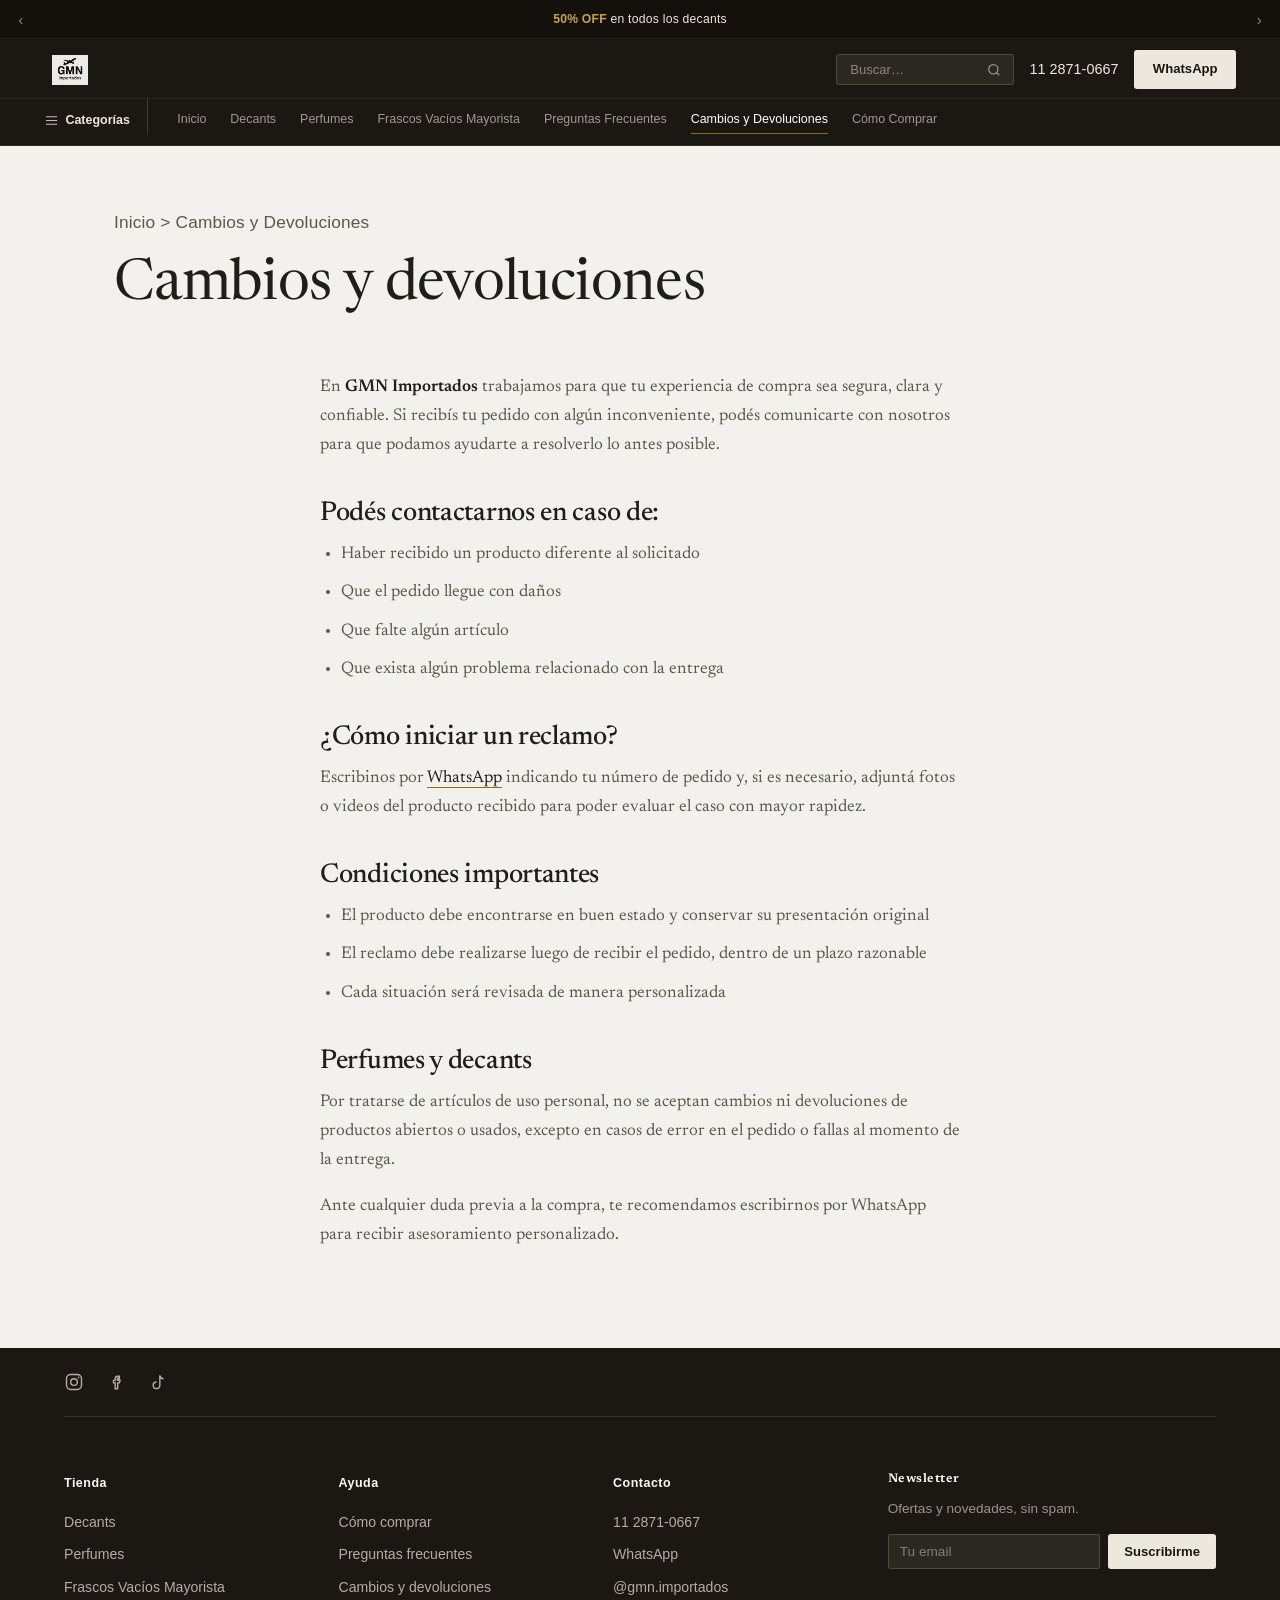
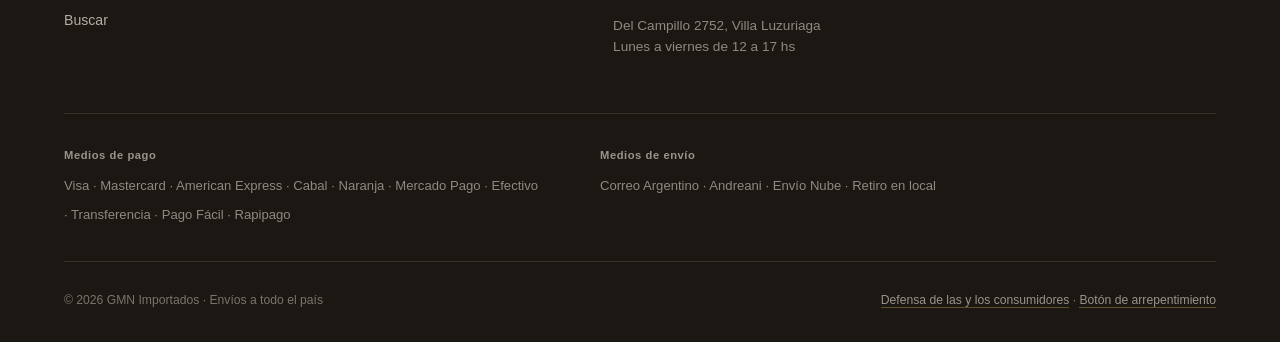
==== cambios-y-devoluciones.html @ b80bf756 "GMN Importados — demo de rediseño (rediseño editorial + paridad de features) Sitio estático: hero, c" ====
<!DOCTYPE html>
<html lang="es">
<head>
<meta charset="UTF-8" />
<meta name="viewport" content="width=device-width, initial-scale=1.0" />
<title>Cambios y Devoluciones | GMN Importados</title>
<meta name="description" content="Cómo iniciar un reclamo, condiciones de cambio y política de devoluciones en GMN Importados." />
<link rel="preconnect" href="https://fonts.googleapis.com" />
<link rel="preconnect" href="https://fonts.gstatic.com" crossorigin />
<link href="https://fonts.googleapis.com/css2?family=Newsreader:ital,opsz,wght@0,6..72,400;0,6..72,500;0,6..72,600;1,6..72,400&display=swap" rel="stylesheet" />
<link rel="stylesheet" href="motion.css" />
<link rel="stylesheet" href="site.css" />
</head>
<body>

<div class="mk-intro"><img src="assets/logo.png" alt="" /></div>

<header class="site-header">
  <div class="site-header-top">
    <a href="index.html" class="site-logo brand-card"><img src="assets/logo.png" alt="GMN Importados" /></a>
    <div class="site-header-actions">
      <a href="tel:1128710667" class="site-phone">11 2871-0667</a>
      <a href="https://wa.me/541128710667" class="site-cta" target="_blank" rel="noopener">WhatsApp</a>
    </div>
  </div>
  <nav class="site-tabs">
    <a href="index.html">Inicio</a>
    <a href="decants.html">Decants</a>
    <a href="perfumes.html">Perfumes</a>
    <a href="mayorista.html">Frascos Vacíos Mayorista</a>
    <a href="preguntas-frecuentes.html">Preguntas Frecuentes</a>
    <a href="cambios-y-devoluciones.html" class="active">Cambios y Devoluciones</a>
    <a href="como-comprar.html">Cómo Comprar</a>
  </nav>
</header>

<main>
  <div class="page-header">
    <p class="breadcrumb"><a href="index.html">Inicio</a> &gt; Cambios y Devoluciones</p>
    <h1>Cambios y devoluciones</h1>
  </div>
  <section>
    <div class="prose">
      <p>En <strong>GMN Importados</strong> trabajamos para que tu experiencia de compra sea segura, clara y confiable. Si recibís tu pedido con algún inconveniente, podés comunicarte con nosotros para que podamos ayudarte a resolverlo lo antes posible.</p>

      <h2>Podés contactarnos en caso de:</h2>
      <ul>
        <li>Haber recibido un producto diferente al solicitado</li>
        <li>Que el pedido llegue con daños</li>
        <li>Que falte algún artículo</li>
        <li>Que exista algún problema relacionado con la entrega</li>
      </ul>

      <h2>¿Cómo iniciar un reclamo?</h2>
      <p>Escribinos por <a href="https://wa.me/541128710667" target="_blank" rel="noopener">WhatsApp</a> indicando tu número de pedido y, si es necesario, adjuntá fotos o videos del producto recibido para poder evaluar el caso con mayor rapidez.</p>

      <h2>Condiciones importantes</h2>
      <ul>
        <li>El producto debe encontrarse en buen estado y conservar su presentación original</li>
        <li>El reclamo debe realizarse luego de recibir el pedido, dentro de un plazo razonable</li>
        <li>Cada situación será revisada de manera personalizada</li>
      </ul>

      <h2>Perfumes y decants</h2>
      <p>Por tratarse de artículos de uso personal, no se aceptan cambios ni devoluciones de productos abiertos o usados, excepto en casos de error en el pedido o fallas al momento de la entrega.</p>

      <p>Ante cualquier duda previa a la compra, te recomendamos escribirnos por WhatsApp para recibir asesoramiento personalizado.</p>
    </div>
  </section>
</main>

<footer class="site-footer">
  <div class="footer-inner">
    <div class="footer-grid">
      <div>
        <h3>Contacto</h3>
        <p><a href="tel:1128710667">11 2871-0667</a></p>
        <p><a href="https://wa.me/541128710667" target="_blank" rel="noopener">WhatsApp</a></p>
        <p><a href="https://instagram.com/gmn.importados" target="_blank" rel="noopener">@gmn.importados</a></p>
      </div>
      <div>
        <h3>Retiro en local</h3>
        <p>Del Campillo 2752, entre Jujuy y Juan Florio, Villa Luzuriaga</p>
        <p>Lunes a viernes de 12 a 17 hs</p>
        <a class="footer-map-link" href="https://www.google.com/maps/search/?api=1&query=Del+Campillo+2752+Villa+Luzuriaga" target="_blank" rel="noopener">Ver en Google Maps</a>
      </div>
    </div>
    <p class="footer-legal">GMN Importados — Envíos a todo el país</p>
  </div>
</footer>

<script src="motion.js"></script>
</body>
</html>
---- motion.css ----
/* ============================================================
   MOTION KIT v2 · Cazador de Webs
   Patrones de animación nivel agencia premium. Vanilla, sin
   dependencias. Colores del cliente como variables:
   :root { --mk-primario:#...; --mk-secundario:#...; --mk-fondo:#...; --mk-texto:#...; }
   ============================================================ */

/* --- INTRO: cortina con el logo del cliente ------------------ */
/* HTML: <div class="mk-intro"><img src="logo" alt=""></div> (primer hijo del body) */
.mk-intro { position: fixed; inset: 0; z-index: 9999; display: grid; place-items: center; background: var(--mk-fondo); animation: mkCurtain .6s cubic-bezier(.76,0,.24,1) .95s forwards; }
.mk-intro img { max-width: min(42vw, 260px); max-height: 30vh; opacity: 0; animation: mkLogoIn .7s cubic-bezier(.22,1,.36,1) .1s forwards; }
@keyframes mkLogoIn { from { opacity: 0; transform: scale(.86); filter: blur(8px); } to { opacity: 1; transform: scale(1); filter: none; } }
@keyframes mkCurtain { to { transform: translateY(-100%); } }

/* --- BARRA DE PROGRESO de scroll (motion.js la crea) --------- */
.mk-progress { position: fixed; top: 0; left: 0; height: 3px; width: 100%; z-index: 9998; background: var(--mk-primario); transform-origin: 0 50%; transform: scaleX(0); }

/* --- HERO: entrada escalonada -------------------------------- */
.mk-hero > * { opacity: 0; animation: mkRise .9s cubic-bezier(.22,1,.36,1) forwards; }
.mk-hero > *:nth-child(1) { animation-delay: 2.1s; }
.mk-hero > *:nth-child(2) { animation-delay: 2.25s; }
.mk-hero > *:nth-child(3) { animation-delay: 2.4s; }
.mk-hero > *:nth-child(4) { animation-delay: 2.55s; }
@keyframes mkRise { from { opacity: 0; transform: translateY(28px); } to { opacity: 1; transform: none; } }
/* Si no hay .mk-intro en la página, usa .mk-hero--solo (sin espera) */
.mk-hero--solo > *:nth-child(1) { animation-delay: .1s; } .mk-hero--solo > *:nth-child(2) { animation-delay: .25s; }
.mk-hero--solo > *:nth-child(3) { animation-delay: .4s; } .mk-hero--solo > *:nth-child(4) { animation-delay: .55s; }

/* --- SPLIT-TEXT: titular palabra a palabra (motion.js trocea) - */
/* HTML: <h1 class="mk-split">Tu titular aquí</h1> */
.mk-split .mk-w { display: inline-block; overflow: hidden; vertical-align: top; }
.mk-split .mk-w > span { display: inline-block; transform: translateY(110%); animation: mkWord .8s cubic-bezier(.22,1,.36,1) forwards; animation-delay: calc(var(--mk-i) * .07s + var(--mk-split-base, 2.1s)); }
@keyframes mkWord { to { transform: none; } }

/* --- GLOW de fondo con el color primario --------------------- */
.mk-glow { position: relative; overflow: hidden; }
.mk-glow::before { content: ""; position: absolute; inset: -20%; z-index: 0; pointer-events: none;
  background: radial-gradient(ellipse 60% 45% at 50% 0%, color-mix(in srgb, var(--mk-primario) 26%, transparent), transparent 70%);
  animation: mkGlow 9s ease-in-out infinite alternate; }
.mk-glow > * { position: relative; z-index: 1; }
@keyframes mkGlow { from { transform: translateX(-4%) scale(1); opacity: .8; } to { transform: translateX(4%) scale(1.08); opacity: 1; } }

/* --- KEN BURNS: fotos reales del cliente con zoom lento ------ */
/* HTML: <figure class="mk-kenburns"><img src="foto-real.jpg"></figure> */
.mk-kenburns { overflow: hidden; }
.mk-kenburns img { width: 100%; height: 100%; object-fit: cover; animation: mkKen 14s ease-in-out infinite alternate; }
@keyframes mkKen { from { transform: scale(1) translate(0,0); } to { transform: scale(1.12) translate(-1.5%, 1.5%); } }

/* --- REVELADO DE IMAGEN con cortinilla (clip-path) ----------- */
.mk-unveil { clip-path: inset(0 100% 0 0); transition: clip-path 1.1s cubic-bezier(.76,0,.24,1); }
.mk-unveil.mk-in { clip-path: inset(0 0 0 0); }

/* --- REVEAL al scroll: desactivado en el rediseño editorial.
       (los reveals dispersos en cada bloque son un tell de IA;
       el contenido aparece de una) --------------------------- */
.mk-reveal { opacity: 1; transform: none; }

/* --- PARALLAX a sangre completa (motion.js mueve el fondo) --- */
/* HTML: <section class="mk-parallax" style="background-image:url(foto-real.jpg)">…</section> */
.mk-parallax { background-size: cover; background-position: center 0px; background-attachment: fixed; }
@supports (-webkit-touch-callout: none) { .mk-parallax { background-attachment: scroll; } }

/* --- CARDS: el hover lo maneja site.css (foto con leve fade).
       Sin tilt 3D, sin sombra flotante. -------------------- */
.mk-card { transition: none; }

/* --- MARQUEE (reseñas / platos / marcas) --------------------- */
.mk-marquee { overflow: hidden; white-space: nowrap; mask-image: linear-gradient(90deg, transparent, #000 8%, #000 92%, transparent); }
.mk-marquee-track { display: inline-flex; gap: 3rem; padding-right: 3rem; animation: mkMarquee 26s linear infinite; }
.mk-marquee:hover .mk-marquee-track { animation-play-state: paused; }
@keyframes mkMarquee { to { transform: translateX(-50%); } }

/* --- CTA con pulso — desactivado (distracción permanente) ---- */
.mk-pulse { position: relative; }
.mk-pulse::after { content: none; }

/* ============================================================
   SCROLLYTELLING 3D — patrones conducidos por --mk-p (0→1),
   que escribe motion.js en cada [data-mk-scrolly].
   Uso típico del hero:
   <section class="mk-pin" data-mk-scrolly>
     <div class="mk-pin-stage mk-scene3d">
       <div class="mk-layer" style="--mk-depth:-220px"><img class="mk-zoomout" src="ambiente.jpg"></div>
       <div class="mk-layer" style="--mk-depth:-80px"><img src="plato.jpg"></div>
       <div class="mk-layer mk-seq" style="--mk-depth:40px"> logo + titular + claims </div>
     </div>
   </section>
   ============================================================ */

/* --- PIN: la escena se clava y el scroll "avanza la película" - */
.mk-pin { position: relative; height: 250vh; }
.mk-pin-stage { position: sticky; top: 0; height: 100vh; overflow: hidden; display: grid; place-items: center; }

/* --- Escenario 3D y capas con profundidad -------------------- */
.mk-scene3d { perspective: 1200px; transform-style: preserve-3d; }
.mk-layer {
  position: absolute; inset: 0; display: grid; place-items: center;
  will-change: transform;
  /* cada capa se acerca desde su profundidad hasta el plano según avanza el scroll */
  transform: translateZ(calc(var(--mk-depth, 0px) * (1 - var(--mk-p, 0))))
             translateY(calc(var(--mk-depth, 0px) * (1 - var(--mk-p, 0)) * -0.25));
}

/* --- ZOOM-OUT del fondo: entra cerca, asienta lejos ----------- */
.mk-zoomout {
  width: 100%; height: 100%; object-fit: cover;
  transform: scale(calc(1.25 - 0.25 * var(--mk-p, 0)));
  filter: brightness(calc(0.55 + 0.25 * var(--mk-p, 0)));
}

/* --- TILT por scroll: el producto rota en 3D ------------------ */
.mk-tilt-scroll {
  will-change: transform;
  transform: rotateX(calc((1 - var(--mk-p, 0)) * 24deg))
             rotateY(calc((var(--mk-p, 0) - 0.5) * 14deg))
             scale(calc(0.9 + 0.1 * var(--mk-p, 0)));
}

/* --- SECUENCIA: los hijos aparecen por umbrales de scroll ----- */
.mk-seq > * { opacity: calc((var(--mk-p, 0) - var(--mk-at, 0.2)) / 0.15); transform: translateY(calc(max(0, 1 - (var(--mk-p, 0) - var(--mk-at, 0.2)) / 0.15) * 26px)); }
.mk-seq > *:nth-child(1) { --mk-at: 0.15; }
.mk-seq > *:nth-child(2) { --mk-at: 0.35; }
.mk-seq > *:nth-child(3) { --mk-at: 0.55; }
.mk-seq > *:nth-child(4) { --mk-at: 0.75; }

/* --- STATEMENT: frase gigante que vive en el centro del scroll -
   Sección normal con data-mk-scrolly; el texto aparece al llegar
   al centro del viewport y se desvanece al pasarlo (pico en p=0.5). */
.mk-statement {
  opacity: calc(1 - max(calc(var(--mk-p, 0) - 0.5), calc(0.5 - var(--mk-p, 0))) * 2.6);
  transform: scale(calc(0.92 + 0.08 * (1 - max(calc(var(--mk-p, 0) - 0.5), calc(0.5 - var(--mk-p, 0))) * 2)));
  will-change: transform, opacity;
}

/* --- GALERÍA HORIZONTAL conducida por scroll vertical ---------
   <section class="mk-pin" data-mk-scrolly>
     <div class="mk-pin-stage mk-hscroll">
       <div class="mk-hscroll-track" style="--mk-shift:-60%"> fotos… </div>
     </div>
   </section>  (ajusta --mk-shift al ancho del track) */
.mk-hscroll { display: flex; align-items: center; }
.mk-hscroll-track {
  display: flex; gap: 3vw; padding: 0 8vw; will-change: transform;
  transform: translateX(calc(var(--mk-p, 0) * var(--mk-shift, -60%)));
}
.mk-hscroll-track > * { flex-shrink: 0; }

/* --- WIPE: la siguiente imagen se abre en círculo con el scroll */
.mk-wipe {
  clip-path: circle(calc(var(--mk-p, 0) * 120%) at 50% 50%);
  will-change: clip-path;
}

/* --- COLORMORPH: el fondo de la sección muta con el progreso -- */
.mk-colormorph {
  background: color-mix(in srgb,
    var(--mk-fondo) calc(100% - var(--mk-p, 0) * 22%),
    var(--mk-primario) calc(var(--mk-p, 0) * 22%));
}

/* ============================================================
   LA PELÍCULA (v4) — experiencia de UN SOLO LIENZO.
   Sin secciones: un contenedor .mk-film da la duración del scroll
   y un lienzo sticky .mk-film-stage lo muestra todo. Cada bloque
   de información es un "shot" con su ventana temporal --in/--out
   dentro del timeline global --mk-p (0→1).

   <div class="mk-film" data-mk-scrolly style="--mk-shots:10">
     <div class="mk-film-stage">
       <div class="mk-shot mk-fx-zoom" style="--in:0; --out:.14">  …fondo/logo… </div>
       <div class="mk-shot mk-fx-rise" style="--in:.10; --out:.26"> …titular…  </div>
       …
     </div>
   </div>
   <footer> …cierre estático (CTA/contacto), fuera de la película… </footer>

   Solapa las ventanas (~4%) para que el lienzo nunca quede vacío.
   ============================================================ */
.mk-film { position: relative; height: calc(var(--mk-shots, 8) * 120vh); }
.mk-film-stage { position: sticky; top: 0; height: 100vh; overflow: hidden; }

.mk-shot {
  /* progreso local del shot dentro de su ventana */
  --lp: clamp(0, calc((var(--mk-p, 0) - var(--in, 0)) / max(0.001, calc(var(--out, 1) - var(--in, 0)))), 1);
  /* rampas de entrada (primer 15% de la ventana) y salida (último 15%) */
  --ramp-in: clamp(0, calc(var(--lp) / 0.15), 1);
  --ramp-out: clamp(0, calc((1 - var(--lp)) / 0.15), 1);
  --alive: min(var(--ramp-in), var(--ramp-out));
  position: absolute; inset: 0; display: grid; place-items: center;
  opacity: var(--alive);
  pointer-events: none;
  will-change: transform, opacity;
}
/* el shot sólo es interactivo mientras está en escena */
.mk-shot[data-live], .mk-shot:hover { pointer-events: auto; }

/* --- Efectos de shot (combinables) --------------------------- */
/* Sube al entrar y se eleva al despedirse */
.mk-fx-rise { transform: translateY(calc((1 - var(--ramp-in)) * 60px - (1 - var(--ramp-out)) * 60px)); }
/* Se acerca desde el fondo y sigue creciendo al salir (atraviesa la cámara) */
.mk-fx-zoom { transform: scale(calc(0.82 + var(--lp) * 0.28)); }
/* Entra desde un lateral y sale por el contrario */
.mk-fx-drift-l { transform: translateX(calc((1 - var(--ramp-in)) * -12vw + (1 - var(--ramp-out)) * 12vw)); }
.mk-fx-drift-r { transform: translateX(calc((1 - var(--ramp-in)) * 12vw + (1 - var(--ramp-out)) * -12vw)); }
/* Rota en 3D mientras vive */
.mk-fx-tilt { transform: perspective(1100px) rotateX(calc((1 - var(--lp)) * 18deg)) rotateY(calc((var(--lp) - 0.5) * 10deg)); }
/* Foto de fondo viva: zoom continuo durante toda su ventana */
.mk-fx-kenburns-live img, img.mk-fx-kenburns-live { width: 100%; height: 100%; object-fit: cover; transform: scale(calc(1.06 + var(--lp) * 0.14)); }
/* Capas internas con profundidad (dentro de un shot) */
.mk-fx-parallax > * { transform: translateY(calc((1 - var(--lp)) * var(--mk-depth, 0px))); will-change: transform; }

/* ============================================================
   EL TÚNEL 3D (v5) — la cámara VUELA A TRAVÉS de los contenidos.
   Cada shot vive a una profundidad del túnel (--zi = su índice) y
   el scroll avanza la cámara: los shots emergen del fondo, llegan
   a foco, y PASAN POR ENCIMA de la cámara (nos metemos dentro).

   <div class="mk-film" data-mk-scrolly data-mk-shots="16" style="--mk-nshots:16">
     <div class="mk-film-stage mk-tunnel">
       <div class="mk-zshot" style="--zi:0">  …logo…            </div>
       <div class="mk-zshot" style="--zi:1">  …titular + foto…  </div>
       …
       <div class="mk-zshot" style="--zi:15"> …CTA…             </div>
     </div>
   </div>
   (--mk-nshots = número de shots; el mismo valor que data-mk-shots)
   ============================================================ */
.mk-tunnel { perspective: 1100px; perspective-origin: 50% 46%; }
.mk-zshot {
  /* f = distancia de la cámara a este shot, en "unidades de shot".
     f<0: aún lejos, al fondo · f=0: en foco · f>0: lo estamos atravesando */
  --f: calc(var(--mk-p, 0) * (var(--mk-nshots, 10) - 1) - var(--zi, 0));
  position: absolute; inset: 0; display: grid; place-items: center;
  transform: translateZ(calc(var(--f) * 760px));
  /* nace desde el fondo (~1,7 shots de profundidad) y muere al atravesarlo */
  opacity: min(
    clamp(0, calc((var(--f) + 1.7) / 0.9), 1),
    clamp(0, calc((0.42 - var(--f)) / 0.3), 1)
  );
  pointer-events: none;
  will-change: transform, opacity;
}
.mk-zshot[data-live] { pointer-events: auto; }

/* Dentro de un zshot: capas a distinta profundidad → paralaje al atravesar */
.mk-zdepth { transform: translateZ(var(--z, 0px)); }

/* DIVE: foto por la que ENTRAMOS — crece hasta tragarse la cámara.
   Úsala como fondo de un zshot (la siguiente escena emerge de su interior). */
.mk-fx-dive { width: 100%; height: 100%; object-fit: cover; }

/* Niebla de profundidad: oscurece lo lejano para dar volumen al túnel */
.mk-zfog { filter: brightness(calc(1 + min(0, var(--f)) * 0.22)); }

/* Raíl de progreso de la película (lado derecho) — lo crea motion.js.
   Es un SCRUBBER: se puede pinchar y arrastrar para moverse por la película. */
.mk-rail {
  position: fixed; right: 12px; top: 50%; transform: translateY(-50%);
  width: 5px; height: 60vh; border-radius: 5px;
  background: rgba(255,255,255,0.22); z-index: 9997;
  pointer-events: auto; cursor: grab; touch-action: none;
}
/* zona de agarre generosa (invisible) alrededor del raíl */
.mk-rail::before { content: ""; position: absolute; inset: -10px -16px; }
.mk-rail.mk-dragging { cursor: grabbing; }
.mk-rail-thumb {
  position: absolute; left: 0; width: 100%; height: 10%; border-radius: 5px;
  background: var(--mk-primario, #fff);
  top: calc(var(--mk-p, 0) * 90%);
  box-shadow: 0 0 12px color-mix(in srgb, var(--mk-primario, #fff) 60%, transparent);
  transition: transform .2s;
}
.mk-rail:hover .mk-rail-thumb, .mk-rail.mk-dragging .mk-rail-thumb { transform: scaleX(2.2); }

/* --- Accesibilidad ------------------------------------------- */
@media (prefers-reduced-motion: reduce) {
  .mk-intro { display: none; }
  .mk-hero > *, .mk-split .mk-w > span, .mk-reveal, .mk-unveil, .mk-marquee-track, .mk-pulse::after, .mk-glow::before, .mk-kenburns img { animation: none !important; transition: none !important; opacity: 1 !important; transform: none !important; clip-path: none !important; }
  .mk-pin { height: auto; }
  .mk-pin-stage { position: relative; height: auto; min-height: 100vh; }
  .mk-layer { position: relative; transform: none !important; }
  .mk-zoomout, .mk-tilt-scroll, .mk-seq > *, .mk-statement, .mk-hscroll-track { transform: none !important; opacity: 1 !important; filter: none !important; }
  .mk-wipe { clip-path: none !important; }
  .mk-hscroll { overflow-x: auto; }
  /* La película se despliega como documento normal: shots apilados, todo visible */
  .mk-rail { display: none; }
  .mk-film { height: auto; }
  .mk-film-stage { position: relative; height: auto; overflow: visible; }
  .mk-shot, .mk-zshot { position: relative; inset: auto; min-height: 60vh; opacity: 1 !important; transform: none !important; pointer-events: auto; }
  .mk-zfog { filter: none !important; }
}
---- site.css ----
/* GMN Importados — rediseño editorial (preview)
   Perfumería de decants, Villa Luzuriaga. Objetivo: que se lea "caro"
   sin disfrazarse de maison parisina. Una sola serif (Newsreader) usada
   en todo su rango, papel cálido, dorado sólo en filetes, y una marca
   propia: "la línea de medida" (filete con tick, como la graduación de
   un frasco de decant). */

:root {
  /* --- paleta nueva --- */
  --paper: #F2F1ED;
  --card: #FBFAF7;
  --ink: #211D18;
  --ink-soft: #5C564D;
  --line: #DAD6CC;
  --gold: #8A6D14;
  --espresso: #1B1712;
  --paper-on-dark: #EDE8DE;

  /* --- alias de compatibilidad (los <style> inline de las páginas de
         catálogo todavía referencian estos nombres) --- */
  --mk-primario: var(--ink);
  --mk-primario-texto: #FBFAF7;
  --mk-secundario: var(--gold);
  --mk-fondo: var(--paper);
  --mk-texto: var(--ink);
  --mk-texto-suave: var(--ink-soft);
  --dark2: var(--card);
  --dark3: var(--espresso);
  --card-a: var(--card);
  --card-b: var(--card);

  --font-display: 'Newsreader', Georgia, 'Times New Roman', serif;
  --font-body: 'Newsreader', Georgia, 'Times New Roman', serif;
  --font-ui: -apple-system, BlinkMacSystemFont, 'SF Pro Text', 'Segoe UI', Roboto, Helvetica, Arial, sans-serif;

  --measure: 1180px;
  --measure-text: 40rem;
}

* { box-sizing: border-box; }
html { overflow-x: hidden; }
html, body { margin: 0; padding: 0; }
body {
  background: var(--paper);
  color: var(--ink);
  font-family: var(--font-body);
  font-size: 1.0625rem;
  line-height: 1.7;
  font-weight: 400;
  -webkit-font-smoothing: antialiased;
  text-rendering: optimizeLegibility;
}
img { max-width: 100%; display: block; }

h1, h2, h3, h4 {
  font-family: var(--font-display);
  margin: 0;
  font-weight: 400;
  line-height: 1.12;
  letter-spacing: -0.011em;
  color: var(--ink);
}
h1 { font-size: clamp(2.1rem, 5.2vw, 3.4rem); }
h2 { font-size: clamp(1.55rem, 3.4vw, 2.15rem); }
h3 { font-size: 1.15rem; font-weight: 500; letter-spacing: -0.004em; }

p { margin: 0 0 1rem; }
a { text-decoration: none; color: inherit; }
ul { margin: 0; }
strong { font-weight: 600; }

a:focus-visible, button:focus-visible, select:focus-visible, [tabindex]:focus-visible {
  outline: 2px solid var(--gold);
  outline-offset: 3px;
}
.site-header a:focus-visible, .site-footer a:focus-visible { outline-color: #C9A54B; }

/* ---------- La firma: línea de medida ----------
   filete horizontal con un tick vertical en el extremo izquierdo. */
.measure-line {
  position: relative;
  border: 0;
  border-top: 1px solid var(--line);
  margin: clamp(3rem, 8vw, 5.5rem) 0;
}
.measure-line::before {
  content: "";
  position: absolute;
  left: 0; top: -4px;
  width: 1px; height: 9px;
  background: var(--gold);
}

/* ---------- Etiqueta pequeña (reemplaza al eyebrow en mayúsculas) ---------- */
.eyebrow {
  display: block;
  font-family: var(--font-ui);
  font-size: .72rem;
  font-weight: 600;
  letter-spacing: .02em;
  color: var(--ink-soft);
  margin-bottom: .75rem;
}

/* ---------- Barra de anuncios (rota mensajes) ---------- */
.anno-bar {
  background: #14100B; color: var(--paper-on-dark);
  font-family: var(--font-ui); font-size: .76rem; letter-spacing: .02em;
  display: flex; align-items: center; justify-content: center;
  padding: .55rem 2.6rem; position: relative; text-align: center;
  border-bottom: 1px solid rgba(237,232,222,.08);
}
.anno-bar .anno-msg strong { color: #C9A54B; font-weight: 600; }
.anno-bar button {
  position: absolute; top: 0; bottom: 0; width: 2.6rem;
  background: none; border: 0; color: rgba(237,232,222,.55); cursor: pointer;
  font-size: .95rem; line-height: 1;
}
.anno-bar button:hover { color: #fff; }
.anno-bar .anno-prev { left: 0; }
.anno-bar .anno-next { right: 0; }

/* ---------- Header ---------- */
.site-header {
  position: sticky; top: 0; z-index: 500;
  background: var(--espresso);
  border-bottom: 1px solid rgba(237,232,222,.10);
}

/* ---------- Hamburguesa + panel lateral (mobile) ---------- */
.nav-burger {
  display: none; align-items: center;
  background: none; border: 0; padding: .35rem; cursor: pointer;
  color: var(--paper-on-dark);
}
.nav-burger svg { display: block; width: 22px; height: 22px; }
.nav-drawer {
  position: fixed; inset: 0; z-index: 1000;
  visibility: hidden; opacity: 0;
  transition: opacity 180ms ease, visibility 0s linear 180ms;
}
.nav-drawer.open { visibility: visible; opacity: 1; transition: opacity 180ms ease; }
.nav-drawer-scrim { position: absolute; inset: 0; background: rgba(15,11,7,.45); }
.nav-drawer-panel {
  position: absolute; top: 0; left: 0; bottom: 0; width: min(82vw, 340px);
  background: var(--paper); padding: 1.1rem 1.4rem 2rem;
  transform: translateX(-100%); transition: transform 220ms cubic-bezier(.4,0,.2,1);
  display: flex; flex-direction: column; overflow-y: auto;
}
.nav-drawer.open .nav-drawer-panel { transform: none; }
.nav-drawer-close {
  align-self: flex-end; background: none; border: 0; font-size: 1.6rem; line-height: 1;
  color: var(--ink); cursor: pointer; padding: .1rem .35rem; margin-bottom: .4rem;
}
.nav-drawer-panel a {
  font-family: var(--font-ui); font-size: 1rem; font-weight: 500; color: var(--ink);
  padding: .9rem 0; border-bottom: 1px solid var(--line);
}
.nav-drawer-panel a.active { color: var(--gold); }
.nav-drawer-cta {
  margin-top: 1.4rem; text-align: center; font-weight: 600;
  background: var(--ink); color: #FBFAF7 !important;
  border-radius: 3px; border-bottom: 0 !important; padding: .85rem 1rem !important;
}
.site-header-top {
  display: flex; align-items: center; justify-content: space-between;
  padding: .7rem clamp(1rem, 4vw, 2.75rem) .55rem;
}
.site-logo.brand-card { padding: .2rem .5rem; border: none; background: none; }
.site-logo img { height: clamp(22px, 4vw, 30px); width: auto; display: block; }
.site-header-actions { display: flex; align-items: center; gap: clamp(.5rem, 2vw, 1rem); }

/* buscador en el header */
.site-search {
  display: flex; align-items: center;
  background: rgba(237,232,222,.08);
  border: 1px solid rgba(237,232,222,.16);
  border-radius: 3px; padding: 0 .35rem 0 .55rem;
}
.site-search input {
  background: none; border: 0; outline: none;
  color: var(--paper-on-dark); font-family: var(--font-ui); font-size: .82rem;
  padding: .45rem .3rem; width: 8.5rem;
}
.site-search input::placeholder { color: rgba(237,232,222,.5); }
.site-search input::-webkit-search-cancel-button { filter: invert(.6); }
.site-search button {
  background: none; border: 0; cursor: pointer; display: flex; padding: .3rem;
  color: rgba(237,232,222,.6);
}
.site-search button:hover { color: #fff; }
@media (max-width: 720px) { .site-search input { width: 6rem; } }
@media (max-width: 380px) { .site-search input { width: 4.5rem; } }

/* página de búsqueda */
.search-field {
  display: flex; align-items: center; gap: .6rem;
  max-width: var(--measure-text); margin: 0 0 1.75rem;
  border-bottom: 2px solid var(--ink); padding-bottom: .6rem;
}
.search-field input {
  flex: 1; background: none; border: 0; outline: none;
  font-family: var(--font-display); font-size: clamp(1.3rem, 4vw, 1.9rem);
  color: var(--ink);
}
.search-field svg { color: var(--ink-soft); flex-shrink: 0; }
.search-head { font-family: var(--font-ui); font-size: .85rem; color: var(--ink-soft); margin: 0 0 1.75rem; letter-spacing: .01em; }
.search-empty { grid-column: 1 / -1; color: var(--ink-soft); max-width: 34rem; }
.search-empty a { color: var(--ink); border-bottom: 1px solid var(--gold); }
.site-phone {
  font-family: var(--font-ui);
  color: var(--paper-on-dark); font-size: .9rem; font-weight: 500;
  white-space: nowrap;
}
.site-cta {
  font-family: var(--font-ui);
  background: var(--paper-on-dark); color: var(--espresso); font-weight: 600;
  padding: .5rem 1.15rem; border-radius: 3px; font-size: .82rem;
  white-space: nowrap;
  transition: background-color 140ms ease, transform 90ms ease;
}
.site-cta:hover { background: #fff; }
.site-cta:active { transform: translateY(1px); }
@media (max-width: 560px) { .site-phone { display: none; } }

.site-tabs {
  display: flex; flex-wrap: wrap; column-gap: 1.5rem; row-gap: .1rem;
  padding: 0 clamp(1rem, 4vw, 2.75rem) .7rem;
  border-top: 1px solid rgba(237,232,222,.08);
  font-family: var(--font-ui);
}
.site-tabs a {
  color: rgba(237,232,222,.62);
  font-size: .78rem; font-weight: 500;
  padding: .65rem 0 .15rem;
  border-bottom: 1.5px solid transparent;
  transition: color 140ms ease, border-color 140ms ease;
}
.site-tabs a:hover { color: var(--paper-on-dark); }
.site-tabs a.active { color: #fff; border-bottom-color: var(--gold); }
@media (max-width: 600px) { .site-tabs { column-gap: 1.1rem; } .site-tabs a { font-size: .74rem; } }
/* En mobile: se oculta la barra de pestañas y aparece la hamburguesa */
@media (max-width: 720px) {
  .site-tabs { display: none; }
  .nav-burger { display: inline-flex; }
}

/* ---------- Mega-menú "Categorías" (escritorio) ---------- */
.mega-trigger {
  display: inline-flex; align-items: center; gap: .4rem;
  background: none; border: 0; cursor: pointer;
  font-family: var(--font-ui); font-size: .78rem; font-weight: 600;
  color: var(--paper-on-dark);
  padding: .65rem .9rem .15rem 0; margin-right: .3rem;
  border-right: 1px solid rgba(237,232,222,.18);
  padding-right: 1.1rem;
}
.mega-trigger svg { opacity: .8; }
.mega-trigger:hover, .mega-trigger.open { color: #fff; }
.site-header { position: sticky; }
.mega-panel {
  position: absolute; left: 0; right: 0; top: 100%;
  background: var(--paper); border-top: 1px solid var(--line);
  box-shadow: 0 18px 40px -20px rgba(15,11,7,.4);
  z-index: 480;
  visibility: hidden; opacity: 0; transform: translateY(-6px);
  transition: opacity 150ms ease, transform 150ms ease, visibility 0s linear 150ms;
}
.mega-panel.open { visibility: visible; opacity: 1; transform: none; transition: opacity 150ms ease, transform 150ms ease; }
.mega-inner {
  max-width: var(--measure); margin: 0 auto;
  display: grid; grid-template-columns: repeat(4, 1fr) 1.1fr; gap: 2rem;
  padding: 2rem clamp(1.4rem, 6vw, 4rem) 2.25rem;
}
.mega-col-title {
  display: block; font-family: var(--font-display); font-size: 1.05rem;
  color: var(--ink); margin-bottom: .7rem; padding-bottom: .7rem;
  border-bottom: 1px solid var(--line);
}
a.mega-col-title:hover { color: var(--gold); }
.mega-col ul { list-style: none; padding: 0; display: flex; flex-direction: column; gap: .5rem; }
.mega-col li a {
  font-family: var(--font-ui); font-size: .84rem; color: var(--ink-soft);
}
.mega-col li a:hover { color: var(--ink); }
.mega-promo {
  display: flex; flex-direction: column; justify-content: center; gap: .25rem;
  background: var(--espresso); color: var(--paper-on-dark);
  padding: 1.4rem 1.5rem; border-radius: 3px;
}
.mega-promo span { font-family: var(--font-display); font-size: 1.7rem; color: #C9A54B; line-height: 1; }
.mega-promo strong { font-family: var(--font-ui); font-weight: 500; font-size: .85rem; }
.mega-promo em {
  font-family: var(--font-ui); font-style: normal; font-size: .8rem; font-weight: 600;
  margin-top: .5rem; border-bottom: 1px solid var(--gold); align-self: flex-start; padding-bottom: 1px;
}
@media (max-width: 720px) {
  .mega-trigger, .mega-panel { display: none; }
}

/* ---------- Secciones ---------- */
section { padding: clamp(2.75rem, 7vw, 5rem) clamp(1.4rem, 6vw, 4rem); }
section + section { padding-top: 0; }
.section-inner { max-width: var(--measure); margin: 0 auto; }
.section-head { max-width: var(--measure-text); margin: 0 0 clamp(1.8rem, 4vw, 2.6rem); }
.section-head h2 + p { margin-top: .7rem; }
.section-head p { color: var(--ink-soft); font-size: 1.05rem; }

/* filete de corte de sección (sólo entre secciones de contenido) */
main > section + section::before {
  content: "";
  display: block;
  max-width: var(--measure);
  margin: 0 auto clamp(2.75rem, 7vw, 5rem);
  border-top: 1px solid var(--line);
}

/* ---------- Página interior: cabecera + migas ---------- */
.page-header {
  padding: clamp(1.9rem, 5vw, 3rem) clamp(1.4rem, 6vw, 4rem) clamp(1rem, 2.5vw, 1.5rem);
  max-width: var(--measure); margin: 0 auto;
}
.page-header + section { padding-top: clamp(1.25rem, 3vw, 2rem); }
.breadcrumb { font-family: var(--font-ui); font-size: .78rem; color: var(--ink-soft); margin-bottom: 1rem; letter-spacing: .01em; }
.breadcrumb a:hover { color: var(--ink); }
.page-header h1 { font-size: clamp(2.2rem, 5.5vw, 3.6rem); }
.page-header p { margin-top: .9rem; max-width: var(--measure-text); color: var(--ink-soft); font-size: 1.08rem; }

/* ---------- Hero ----------
   Escritorio: banner de marca (assets/hero-banner.webp) a sangre, texto
   a la izquierda sobre un velo. Encuadre corrido hacia arriba para que se
   vean los frascos completos. Mobile: hero compacto espresso (el banner
   tiene texto quemado que no se puede recortar en vertical). */
.hero-full {
  position: relative; min-height: min(86vh, 800px);
  display: flex; align-items: center; overflow: hidden;
  background: var(--espresso);
  padding-left: clamp(1.4rem, 7vw, 6rem);
}
.hero-bg {
  position: absolute; inset: 0;
  background-image: url('assets/hero-banner.webp');
  background-size: cover; background-position: 80% 15%;
}
@media (min-width: 1400px) { .hero-bg { background-position: 78% 11%; } }
.hero-scrim {
  position: absolute; inset: 0;
  background:
    linear-gradient(90deg, rgba(20,15,10,.97) 0%, rgba(20,15,10,.95) 42%, rgba(20,15,10,.5) 60%, rgba(20,15,10,.08) 78%, rgba(20,15,10,0) 100%),
    linear-gradient(180deg, rgba(15,11,7,.1) 0%, rgba(15,11,7,.3) 50%, rgba(15,11,7,.75) 82%, var(--espresso) 100%);
}
.hero-full-inner { position: relative; z-index: 1; max-width: 30rem; width: 100%; }
.hero-full-inner .eyebrow { color: #C9A54B; }
.hero-full-inner h1 {
  font-size: clamp(2.3rem, 6vw, 3.9rem); color: #FBFAF7;
  line-height: 1.08; margin: .4rem 0 1.15rem;
}
.hero-full-inner p {
  color: rgba(251,250,247,.9); font-size: 1.12rem; line-height: 1.6;
  margin: 0; max-width: 27rem;
}
.hero-actions { display: flex; align-items: center; gap: 1.6rem; margin-top: 2rem; flex-wrap: wrap; }
@media (max-width: 720px) {
  /* Mobile: los 3 frascos completos (assets/hero-frascos.png) en una franja
     arriba, y el texto abajo sobre espresso. */
  .hero-full {
    display: flex; flex-direction: column;
    min-height: 0; align-items: stretch;
    padding: 0;
  }
  .hero-bg {
    display: block; position: relative; inset: auto;
    width: 100%; aspect-ratio: 600 / 553;
    background-image: url('assets/hero-frascos.png');
    background-size: cover; background-position: center;
  }
  .hero-scrim { display: none; }
  .hero-full-inner {
    max-width: 100%;
    padding: clamp(1.75rem,7vw,2.5rem) clamp(1.4rem,6vw,1.8rem) clamp(2rem,8vw,2.75rem);
  }
  .hero-full-inner h1 { font-size: clamp(2rem, 8.5vw, 2.7rem); margin: .35rem 0 .9rem; }
  .hero-full-inner p { font-size: 1rem; max-width: 100%; }
  .hero-actions { margin-top: 1.6rem; gap: 1.2rem; }
}

/* ---------- Botones ---------- */
.hero-cta, .cta-btn, .product-detail-cta {
  display: inline-block;
  font-family: var(--font-ui); font-weight: 600; font-size: .92rem;
  letter-spacing: .01em;
  padding: .85rem 1.6rem; border-radius: 3px;
  background: var(--ink); color: #FBFAF7;
  transition: background-color 140ms ease, transform 90ms ease;
}
.hero-cta { background: #FBFAF7; color: var(--ink); }
.hero-cta:hover { background: #fff; }
.hero-cta:active, .cta-btn:active, .product-detail-cta:active { transform: translateY(1px); }
.cta-btn:hover, .product-detail-cta:hover { background: #38312a; }

.hero-cta-secondary, .text-link {
  font-family: var(--font-ui); font-weight: 600; font-size: .88rem;
  letter-spacing: .01em;
  border-bottom: 1px solid var(--gold); padding-bottom: 2px;
}
.hero-cta-secondary { color: #FBFAF7; }
.text-link { color: var(--ink); }
.hero-cta-secondary:hover, .text-link:hover { border-bottom-color: var(--ink); }

/* ---------- Categorías (home) ---------- */
.cat-grid { display: grid; grid-template-columns: repeat(auto-fit, minmax(240px, 1fr)); gap: clamp(1.5rem, 4vw, 3rem); }
.cat-card {
  display: block; padding: 0; background: none; border: none;
}
.cat-card .eyebrow { margin-bottom: .6rem; }
.cat-card h3 {
  font-family: var(--font-display); font-size: clamp(1.35rem, 3vw, 1.7rem);
  font-weight: 400; line-height: 1.15; margin-bottom: .5rem;
  padding-top: .9rem; border-top: 1px solid var(--line);
  position: relative;
}
.cat-card h3::before {
  content: ""; position: absolute; left: 0; top: -4px;
  width: 1px; height: 9px; background: var(--gold);
}
.cat-card:hover h3 { color: var(--gold); }
.cat-card p { margin: 0; font-size: .96rem; color: var(--ink-soft); }
.cat-taglist { display: flex; flex-wrap: wrap; gap: .4rem 1rem; margin-top: 1rem; list-style: none; padding: 0; }
.cat-taglist li { font-family: var(--font-ui); font-size: .78rem; color: var(--ink-soft); }
.cat-taglist li::before { content: "— "; color: var(--gold); }

/* ---------- Explicador ---------- */
.explainer { max-width: var(--measure-text); margin: 0 auto; }
.explainer h2 { font-size: clamp(1.7rem, 4vw, 2.4rem); }
.explainer p { margin-top: 1rem; font-size: 1.1rem; color: var(--ink-soft); }

/* ---------- Productos ---------- */
.product-grid {
  display: grid; grid-template-columns: repeat(auto-fill, minmax(230px, 1fr));
  gap: clamp(1.75rem, 4vw, 3rem) clamp(1.5rem, 3vw, 2.25rem);
  min-height: 200px;
}
@media (max-width: 620px) {
  .product-grid { grid-template-columns: 1fr 1fr; gap: 1.6rem 1rem; }
  .product-card h3 { font-size: 1rem; }
  .product-card .card-photo img { padding: 8%; }
}
.product-grid:empty::after {
  content: "Cargando…"; grid-column: 1 / -1;
  color: var(--ink-soft); font-size: .9rem; padding: 2rem 0;
}
.product-card {
  display: block; background: none; border: none; padding: 0;
}
.product-card .card-photo {
  width: 100%; aspect-ratio: 4 / 5; overflow: hidden;
  background: var(--card); border-radius: 2px;
  display: grid; place-items: center;
  margin-bottom: .9rem;
  transition: opacity 140ms ease;
}
.product-card .card-photo img { width: 100%; height: 100%; object-fit: contain; padding: 12%; }
.product-card:hover .card-photo { opacity: .82; }
.product-card .eyebrow { margin-bottom: .3rem; font-size: .68rem; }
.product-card h3 {
  font-family: var(--font-display); font-weight: 400; font-size: 1.1rem;
  line-height: 1.2; color: var(--ink); margin-bottom: .6rem;
}
.product-price-list { list-style: none; margin: 0; padding: 0; }
.product-price-list li {
  position: relative;
  display: flex; justify-content: space-between; gap: 1rem;
  padding-top: .55rem; border-top: 1px solid var(--line);
  font-family: var(--font-ui); font-size: .84rem; color: var(--ink-soft);
  font-variant-numeric: tabular-nums;
}
.product-price-list li::before {
  content: ""; position: absolute; left: 0; top: -4px;
  width: 1px; height: 8px; background: var(--gold);
}
.product-price-list strong { color: var(--ink); font-weight: 600; }
.product-card .zshot-note { color: var(--gold); font-weight: 600; margin: 0; font-size: .9rem; }
.product-card-link { display: block; margin-top: 1rem; font-family: var(--font-ui); font-size: .82rem; font-weight: 600; color: var(--ink); border-bottom: 1px solid var(--gold); width: max-content; padding-bottom: 2px; }

/* catálogo (toolbar de decants/perfumes/mayorista) */
.catalog { max-width: var(--measure); margin: 0 auto; }
.catalog-toolbar { display: flex; justify-content: space-between; align-items: baseline; gap: 1rem; margin-bottom: 2rem; flex-wrap: wrap; padding-bottom: .9rem; border-bottom: 1px solid var(--line); }
.catalog-count { font-family: var(--font-ui); font-size: .82rem; color: var(--ink-soft); letter-spacing: .02em; }
.catalog-sort select {
  font-family: var(--font-ui); font-size: .82rem; color: var(--ink);
  background: transparent; border: 1px solid var(--line); border-radius: 3px;
  padding: .5rem .7rem;
}

.section-more { margin-top: clamp(2rem, 4vw, 2.75rem); }
.section-more .text-link { display: inline-block; }

/* ---------- Beneficios (fila fija en escritorio · carrusel swipe en mobile) ---------- */
.benefits {
  list-style: none; padding: 0; margin: 0;
  display: grid; grid-template-columns: repeat(4, 1fr); gap: 2rem;
}
.benefits li {
  display: flex; flex-direction: column; gap: .3rem;
  padding-top: .9rem; border-top: 1px solid var(--line); position: relative;
}
.benefits li::before { content: ""; position: absolute; left: 0; top: -4px; width: 1px; height: 9px; background: var(--gold); }
.benefits strong { font-family: var(--font-display); font-weight: 500; font-size: 1.1rem; color: var(--ink); }
.benefits span { font-family: var(--font-ui); font-size: .85rem; color: var(--ink-soft); line-height: 1.5; }
@media (max-width: 720px) {
  .benefits {
    display: flex; grid-template-columns: none;
    overflow-x: auto; scroll-snap-type: x proximity;
    gap: 1.25rem; margin: 0 calc(-1 * clamp(1.4rem, 6vw, 4rem)); padding: 0 clamp(1.4rem, 6vw, 4rem);
    -webkit-overflow-scrolling: touch; scrollbar-width: none;
  }
  .benefits::-webkit-scrollbar { display: none; }
  .benefits li { flex: 0 0 70%; scroll-snap-align: start; }
}

/* ---------- Nuestras marcas (carrusel: flechas en escritorio · swipe en mobile) ---------- */
.brands-section { }
.brands-section .section-inner { max-width: var(--measure); }
.brands-carousel { display: flex; align-items: center; gap: .6rem; }
.brands-arrow {
  flex-shrink: 0; background: none; border: 1px solid var(--line); border-radius: 50%;
  width: 2rem; height: 2rem; cursor: pointer; color: var(--ink-soft);
  font-size: 1rem; line-height: 1; display: grid; place-items: center;
  transition: color 120ms ease, border-color 120ms ease;
}
.brands-arrow:hover { color: var(--ink); border-color: var(--ink-soft); }
.brands-track {
  list-style: none; padding: 0; margin: 0; flex: 1;
  display: flex; align-items: baseline;
  overflow-x: auto; scroll-snap-type: x proximity; scroll-behavior: smooth;
  -webkit-overflow-scrolling: touch; scrollbar-width: none;
}
.brands-track::-webkit-scrollbar { display: none; }
.brands-track li {
  flex-shrink: 0; scroll-snap-align: start; white-space: nowrap;
  font-family: var(--font-display); font-weight: 400;
  font-size: clamp(1.15rem, 3vw, 1.55rem); color: var(--ink-soft);
  padding: .3rem 1.6rem; border-right: 1px solid var(--line);
}
.brands-track li:first-child { padding-left: 0; }
.brands-track li:last-child { border-right: 0; }
@media (max-width: 720px) {
  .brands-arrow { display: none; }
  .brands-track li { padding: .25rem 1.1rem; }
}
@media (prefers-reduced-motion: reduce) { .brands-track { scroll-behavior: auto; } }

/* ---------- Confianza / cifras ---------- */
.trust-statement { max-width: var(--measure-text); margin: 0 0 clamp(2.5rem, 6vw, 3.5rem); }
.trust-statement h2 { font-size: clamp(1.7rem, 4vw, 2.4rem); }
.trust-statement p { margin-top: 1rem; font-size: 1.1rem; color: var(--ink-soft); }
.stats-grid { display: grid; grid-template-columns: repeat(auto-fit, minmax(220px, 1fr)); gap: clamp(1.75rem, 4vw, 3rem); max-width: 820px; }
.stat-card { background: none; border: none; padding: .9rem 0 0; border-top: 1px solid var(--line); position: relative; }
.stat-card::before { content: ""; position: absolute; left: 0; top: -4px; width: 1px; height: 9px; background: var(--gold); }
.stat-card .mk-counter, .stat-card .stat-static {
  display: block; font-family: var(--font-display); font-weight: 400;
  font-size: clamp(2.4rem, 6vw, 3.2rem); color: var(--ink); line-height: 1;
  font-variant-numeric: tabular-nums; letter-spacing: -0.02em;
}
.stat-card p { margin: .6rem 0 0; font-size: .92rem; color: var(--ink-soft); }

/* ---------- Envíos y pagos ---------- */
.shipping-grid { display: grid; grid-template-columns: repeat(auto-fit, minmax(240px, 1fr)); gap: clamp(1.75rem, 4vw, 3rem); max-width: 760px; }
.shipping-card { background: none; border: none; padding: .9rem 0 0; border-top: 1px solid var(--line); position: relative; }
.shipping-card::before { content: ""; position: absolute; left: 0; top: -4px; width: 1px; height: 9px; background: var(--gold); }
.shipping-card strong { display: block; font-family: var(--font-display); font-weight: 500; font-size: 1.2rem; color: var(--ink); margin-bottom: .35rem; }
.shipping-card span { font-size: .95rem; color: var(--ink-soft); }

/* ---------- Testimonios ---------- */
.testi-grid { display: grid; grid-template-columns: repeat(auto-fit, minmax(260px, 1fr)); gap: clamp(2rem, 5vw, 3.5rem); }
.testi-card { background: none; border: none; padding: 0; }
.testi-card p {
  font-family: var(--font-display); font-style: italic; font-weight: 400;
  font-size: 1.2rem; line-height: 1.5; margin: 0 0 1rem; color: var(--ink);
}
.testi-card cite { font-family: var(--font-ui); font-style: normal; color: var(--ink-soft); font-weight: 600; font-size: .82rem; }

/* ---------- Ubicación ---------- */
.location-section { max-width: var(--measure); margin: 0 auto; }
.location-section h2 { font-size: clamp(1.6rem, 4vw, 2.2rem); margin-bottom: 1rem; }
.location-address, .location-hours { font-size: 1.1rem; margin: .3rem 0; }
.location-address { color: var(--ink); }
.location-hours { color: var(--ink-soft); }

/* ---------- CTA final ---------- */
.cta-section { max-width: var(--measure); margin: 0 auto; }
.cta-section h2 { font-size: clamp(2rem, 5vw, 3rem); margin-bottom: 1.6rem; max-width: 20ch; }
.cta-phone {
  display: inline-block; margin-left: 1.5rem; font-family: var(--font-ui);
  font-size: .95rem; font-weight: 600; color: var(--ink);
  border-bottom: 1px solid var(--gold); padding-bottom: 2px;
}
@media (max-width: 480px) { .cta-phone { display: block; margin: 1.2rem 0 0; } }

/* ---------- Ficha de producto ---------- */
.product-detail {
  display: grid; grid-template-columns: minmax(240px, 400px) 1fr; gap: clamp(2rem, 6vw, 5rem);
  max-width: 1000px; margin: 0 auto; align-items: start;
}
@media (max-width: 720px) { .product-detail { grid-template-columns: 1fr; } }
.product-detail .card-photo {
  width: 100%; aspect-ratio: 4 / 5; overflow: hidden;
  background: var(--card); border-radius: 2px; display: grid; place-items: center;
}
.product-detail .card-photo img { width: 100%; height: 100%; object-fit: contain; padding: 10%; }
.product-detail-info .eyebrow { margin-bottom: .5rem; }
.product-detail-info h1 { font-size: clamp(1.9rem, 4.4vw, 2.7rem); margin-bottom: 1.2rem; }
.product-detail-info .product-price-list { width: min(100%, 360px); margin-bottom: 1.8rem; }
.product-detail-info .product-price-list li { font-size: .95rem; padding-top: .7rem; }
.product-detail-desc { font-size: 1.05rem; line-height: 1.65; color: var(--ink-soft); margin-bottom: 1.8rem; max-width: 34rem; }
.product-detail-note { margin-top: 1.3rem; font-family: var(--font-ui); font-size: .82rem; color: var(--ink-soft); }
.back-link { display: inline-block; margin: 2.5rem 0 0; font-family: var(--font-ui); font-size: .84rem; font-weight: 600; color: var(--ink); border-bottom: 1px solid var(--gold); padding-bottom: 2px; }

/* ---------- Estado vacío ---------- */
.empty-state { max-width: 34rem; margin: 0 auto; padding: 2rem 1rem 1rem; }
.empty-state h1 { font-size: clamp(1.6rem, 4vw, 2.2rem); margin-bottom: .7rem; }
.empty-state p { color: var(--ink-soft); margin: 0 0 1.6rem; }
.empty-state-actions { display: flex; gap: 1.4rem; align-items: center; flex-wrap: wrap; }

/* ---------- FAQ índice ---------- */
.faq-index { max-width: var(--measure-text); margin: 0 auto 2.75rem; padding-top: 1rem; border-top: 1px solid var(--line); position: relative; }
.faq-index::before { content: ""; position: absolute; left: 0; top: -4px; width: 1px; height: 9px; background: var(--gold); }
.faq-index p { font-family: var(--font-ui); margin: 0 0 .7rem; font-size: .74rem; font-weight: 600; letter-spacing: .04em; color: var(--ink-soft); }
.faq-index ul { list-style: none; padding: 0; display: flex; flex-direction: column; gap: .45rem; }
.faq-index a { font-size: 1rem; color: var(--ink); }
.faq-index a:hover { color: var(--gold); }

/* ---------- Prosa (páginas informativas) ---------- */
.prose { max-width: var(--measure-text); margin: 0 auto; }
.prose h2 { font-size: clamp(1.35rem, 3vw, 1.7rem); font-weight: 500; margin: 2.4rem 0 .7rem; scroll-margin-top: 6rem; }
.prose h2:first-child { margin-top: 0; }
.prose p { margin: 0 0 1.1rem; color: var(--ink-soft); }
.prose ol, .prose ul { padding-left: 1.3rem; margin: 0 0 1.1rem; color: var(--ink-soft); }
.prose li { margin-bottom: .6rem; }
.prose strong { color: var(--ink); }
.prose a { color: var(--ink); border-bottom: 1px solid var(--gold); }

/* ---------- Footer ---------- */
.site-footer {
  background: var(--espresso); color: rgba(237,232,222,.72);
  padding: 0 clamp(1.4rem, 5vw, 4rem) 2rem;
  font-family: var(--font-ui);
}
.footer-inner { max-width: var(--measure); margin: 0 auto; }
.footer-grid { display: flex; flex-wrap: wrap; gap: clamp(2.5rem, 8vw, 6rem); margin: 0; padding: clamp(2.75rem, 7vw, 4.25rem) 0 2.5rem; }
.footer-grid h3 { font-family: var(--font-ui); font-size: .78rem; font-weight: 600; letter-spacing: .04em; color: #FBFAF7; margin-bottom: .9rem; }
.footer-grid p { margin: .4rem 0; font-size: .9rem; }
.footer-grid a { color: rgba(237,232,222,.72); }
.footer-grid a:hover { color: #fff; }
.footer-map-link { display: inline-block; margin-top: .5rem; color: #C9A54B; border-bottom: 1px solid rgba(201,165,75,.5); padding-bottom: 1px; }
.footer-legal { font-size: .76rem; color: rgba(237,232,222,.45); }
@media (max-width: 640px) { .footer-grid { gap: 2rem; } }

/* --- Footer ampliado (lo arma motion.js en todas las páginas) --- */
.footer-social {
  display: flex; gap: 1.4rem; align-items: center;
  padding: 1.5rem 0; border-bottom: 1px solid rgba(237,232,222,.12);
}
.footer-social a { color: rgba(237,232,222,.72); display: flex; }
.footer-social a:hover { color: #C9A54B; }
.footer-social svg { width: 20px; height: 20px; }

.footer-cols {
  display: grid; grid-template-columns: repeat(3, minmax(0, 1fr)) 1.4fr; gap: 2.5rem;
  padding: clamp(2.5rem, 6vw, 3.5rem) 0;
}
.footer-acc { border: 0; }
.footer-acc > summary {
  list-style: none;
  font-size: .78rem; font-weight: 600; letter-spacing: .04em; color: #FBFAF7;
}
.footer-acc > summary::-webkit-details-marker { display: none; }
.footer-acc > summary .footer-acc-chev { display: none; }
.footer-acc > div { flex-direction: column; gap: .55rem; }
/* Escritorio: las columnas siempre abiertas, el summary no es interactivo */
@media (min-width: 721px) {
  .footer-acc > summary { cursor: default; margin-bottom: 1rem; pointer-events: none; }
  .footer-acc > div { display: flex !important; }
}
.footer-acc a { color: rgba(237,232,222,.72); font-size: .88rem; width: max-content; }
.footer-acc a:hover { color: #fff; }
.footer-acc p { margin: .4rem 0 0; font-size: .85rem; color: rgba(237,232,222,.55); line-height: 1.55; }

.footer-news h3 { font-size: .78rem; font-weight: 600; letter-spacing: .04em; color: #FBFAF7; margin: 0 0 .6rem; }
.footer-news > p { font-size: .85rem; color: rgba(237,232,222,.6); margin: 0 0 .9rem; }
.footer-news-form { display: flex; gap: .5rem; max-width: 340px; }
.footer-news-form input {
  flex: 1; min-width: 0; background: rgba(237,232,222,.08); border: 1px solid rgba(237,232,222,.18);
  border-radius: 3px; color: #FBFAF7; font-family: var(--font-ui); font-size: .85rem; padding: .55rem .7rem;
}
.footer-news-form input::placeholder { color: rgba(237,232,222,.45); }
.footer-news-form button {
  flex-shrink: 0; background: var(--paper-on-dark); color: var(--espresso);
  border: 0; border-radius: 3px; font-family: var(--font-ui); font-weight: 600; font-size: .82rem;
  padding: .55rem 1rem; cursor: pointer;
}
.footer-news-form button:hover { background: #fff; }
.footer-news-msg { font-size: .85rem; color: #C9A54B; margin: .3rem 0 0; }

.footer-meta {
  display: flex; flex-wrap: wrap; gap: 1.5rem 3.5rem;
  padding: 2rem 0; border-top: 1px solid rgba(237,232,222,.12);
}
.footer-meta > div { max-width: 30rem; }
.footer-meta-label { display: block; font-size: .7rem; font-weight: 600; letter-spacing: .05em; color: rgba(237,232,222,.6); margin-bottom: .35rem; }
.footer-meta span:last-child { font-size: .82rem; color: rgba(237,232,222,.55); line-height: 1.7; }

.footer-legal-row {
  display: flex; flex-wrap: wrap; justify-content: space-between; gap: .6rem 2rem;
  padding: 1.75rem 0 0; border-top: 1px solid rgba(237,232,222,.12);
}
.footer-legal-row p { margin: 0; font-size: .76rem; color: rgba(237,232,222,.45); }
.footer-legal-row a { color: rgba(237,232,222,.6); border-bottom: 1px solid rgba(201,165,75,.4); }
.footer-legal-row a:hover { color: #fff; }

@media (max-width: 720px) {
  .footer-cols { grid-template-columns: 1fr; gap: 0; padding: 1rem 0 0; }
  .footer-acc { border-bottom: 1px solid rgba(237,232,222,.12); }
  .footer-acc > summary {
    cursor: pointer; margin: 0; padding: 1rem 0;
    display: flex; justify-content: space-between; align-items: center;
  }
  .footer-acc > summary .footer-acc-chev { display: block; transition: transform 160ms ease; }
  .footer-acc[open] > summary .footer-acc-chev { transform: rotate(180deg); }
  .footer-acc > div { padding: 0 0 1.1rem; }
  .footer-news { padding: 1.75rem 0 .5rem; }
}

/* ---------- Compat: clases viejas que aún aparecen en el HTML ---------- */
.brand-card { background: var(--card); border: none; box-shadow: none; border-radius: 2px; }
.wholesale-list { max-width: var(--measure-text); margin: 0 auto; display: flex; flex-direction: column; }
.wholesale-item { display: flex; justify-content: space-between; gap: 1rem; padding: .9rem 0; border-top: 1px solid var(--line); }
.wholesale-item .wi-name { font-size: .95rem; }
.wholesale-item .wi-price { font-family: var(--font-ui); font-weight: 600; color: var(--ink); white-space: nowrap; }

/* ---------- Movimiento reducido ---------- */
@media (prefers-reduced-motion: reduce) {
  * { scroll-behavior: auto !important; transition: none !important; }
}
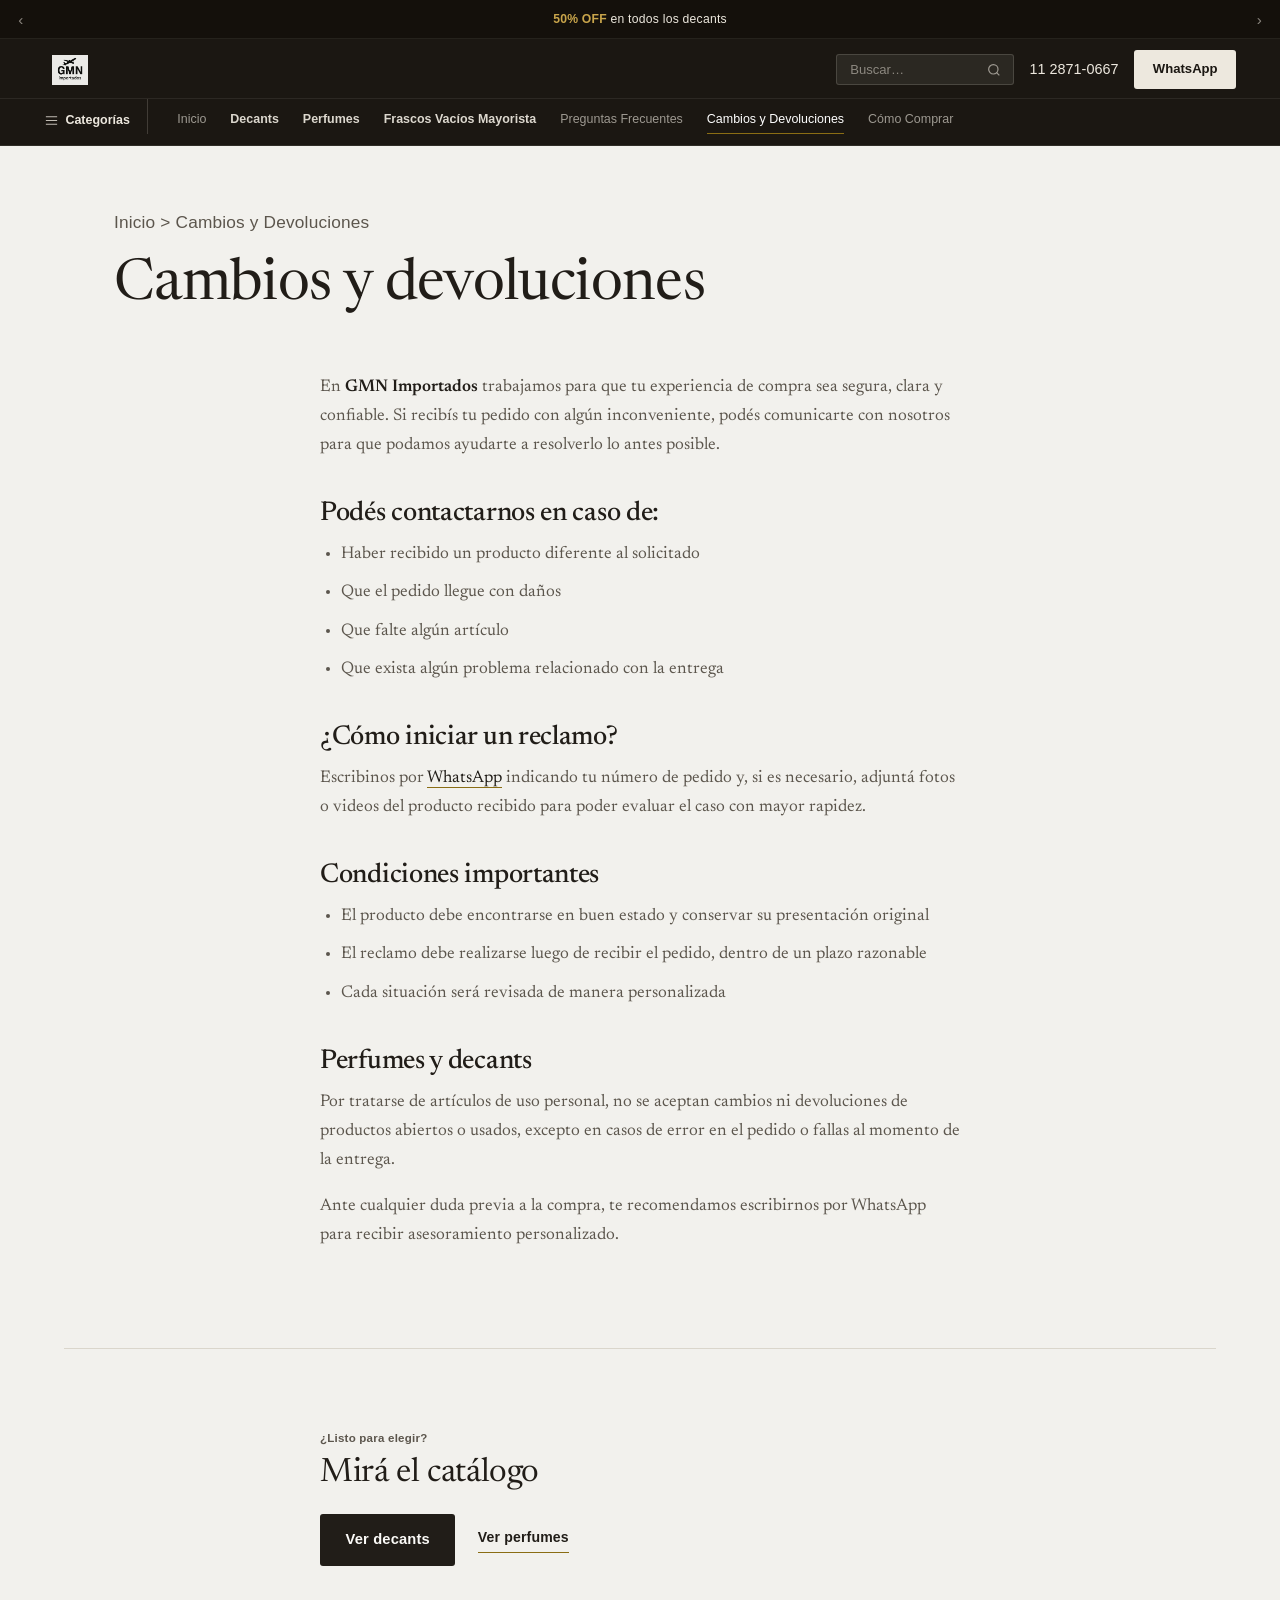
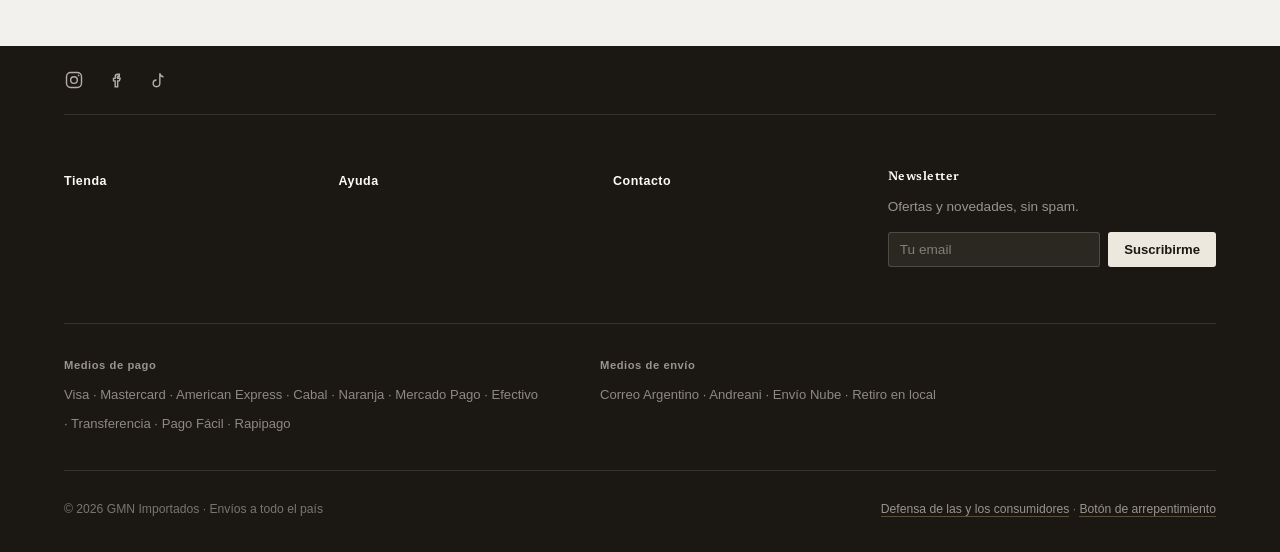
==== commit a99f297d: "Footer mobile accordion fix + CTA de cierre en paginas info + nav prioriza compra - footer: las colu" ====
--- a/cambios-y-devoluciones.html
+++ b/cambios-y-devoluciones.html
@@ -67,6 +67,17 @@
       <p>Ante cualquier duda previa a la compra, te recomendamos escribirnos por WhatsApp para recibir asesoramiento personalizado.</p>
     </div>
   </section>
+
+  <section class="page-cta">
+    <div class="section-inner">
+      <p class="eyebrow">¿Listo para elegir?</p>
+      <h2>Mirá el catálogo</h2>
+      <div class="page-cta-actions">
+        <a href="decants.html" class="cta-btn">Ver decants</a>
+        <a href="perfumes.html" class="text-link">Ver perfumes</a>
+      </div>
+    </div>
+  </section>
 </main>
 
 <footer class="site-footer">
--- a/site.css
+++ b/site.css
@@ -236,6 +236,8 @@
   border-bottom: 1.5px solid transparent;
   transition: color 140ms ease, border-color 140ms ease;
 }
+/* Secciones de compra: más peso visual que los ítems informativos */
+.site-tabs a.is-shop { color: rgba(237,232,222,.92); font-weight: 600; }
 .site-tabs a:hover { color: var(--paper-on-dark); }
 .site-tabs a.active { color: #fff; border-bottom-color: var(--gold); }
 @media (max-width: 600px) { .site-tabs { column-gap: 1.1rem; } .site-tabs a { font-size: .74rem; } }
@@ -640,6 +642,12 @@
 .prose strong { color: var(--ink); }
 .prose a { color: var(--ink); border-bottom: 1px solid var(--gold); }
 
+/* ---------- Bloque de cierre en páginas informativas (ruta al catálogo) ---------- */
+.page-cta .section-inner { max-width: var(--measure-text); }
+.page-cta .eyebrow { margin-bottom: .4rem; }
+.page-cta h2 { font-size: clamp(1.5rem, 4vw, 2.1rem); margin-bottom: 1.3rem; }
+.page-cta-actions { display: flex; gap: 1.4rem; align-items: center; flex-wrap: wrap; }
+
 /* ---------- Footer ---------- */
 .site-footer {
   background: var(--espresso); color: rgba(237,232,222,.72);
@@ -676,8 +684,10 @@
 }
 .footer-acc > summary::-webkit-details-marker { display: none; }
 .footer-acc > summary .footer-acc-chev { display: none; }
-.footer-acc > div { flex-direction: column; gap: .55rem; }
-/* Escritorio: las columnas siempre abiertas, el summary no es interactivo */
+.footer-acc > div { display: flex; flex-direction: column; gap: .6rem; }
+/* Mobile: <details> cerrado esconde la columna (accordion nativo) */
+.footer-acc:not([open]) > div { display: none; }
+/* Escritorio: las columnas siempre visibles, el summary no es interactivo */
 @media (min-width: 721px) {
   .footer-acc > summary { cursor: default; margin-bottom: 1rem; pointer-events: none; }
   .footer-acc > div { display: flex !important; }
